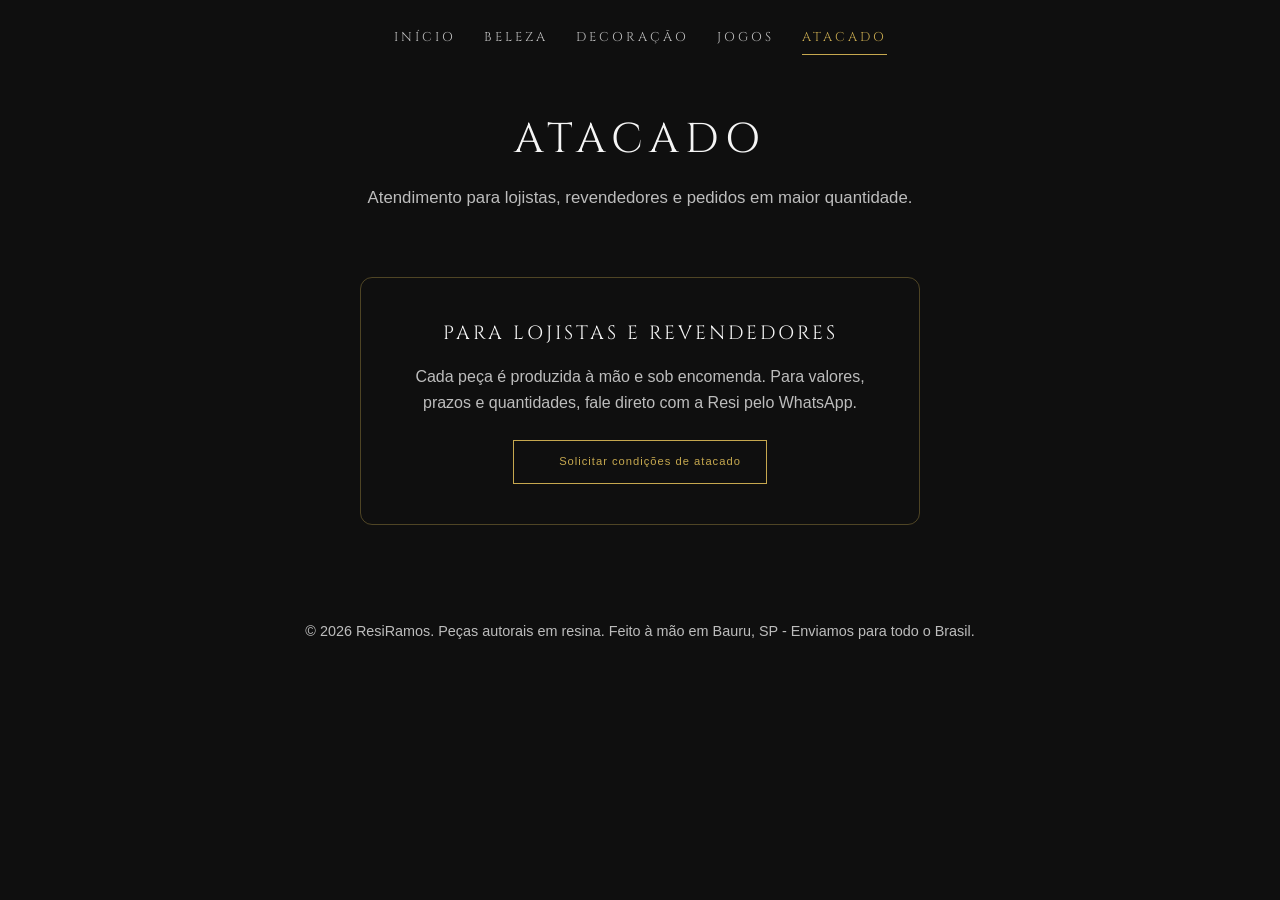
==== atacado/atacado.html @ 8ce8d0fa "feat: Versão 2.0 da ResiRamos" ====
<!DOCTYPE html>
<html lang="pt-BR">
<head>
    <meta charset="UTF-8">
    <meta name="viewport" content="width=device-width, initial-scale=1.0">

    <!-- SEO PRIMÁRIO -->
    <title>Atacado de Peças em Resina | Lojistas e Revendedores | ResiRamos</title>
    <meta name="description" content="Atendimento de atacado para lojistas e revendedores: peças artesanais em resina da Resi Ramos, feitas à mão sob encomenda. Consulte pelo WhatsApp.">
    <meta name="author" content="Resi Ramos">
    <meta name="robots" content="index, follow, max-image-preview:large">
    <link rel="canonical" href="https://resiramos.vercel.app/atacado/">
    <link rel="icon" href="/img/favicon.png" type="image/x-icon">

    <!-- OPEN GRAPH -->
    <meta property="og:title" content="Atacado de Peças em Resina | Lojistas e Revendedores | ResiRamos">
    <meta property="og:description" content="Atendimento de atacado para lojistas e revendedores: peças artesanais em resina da Resi Ramos, feitas à mão sob encomenda. Consulte pelo WhatsApp.">
    <meta property="og:image" content="https://resiramos.vercel.app/img/Bandeja%20Floral%2001.jpeg">
    <meta property="og:url" content="https://resiramos.vercel.app/atacado/">
    <meta property="og:type" content="website">
    <meta property="og:locale" content="pt_BR">
    <meta property="og:site_name" content="Resi Ramos">

    <meta name="twitter:card" content="summary_large_image">
    <meta name="twitter:title" content="Atacado de Peças em Resina | Lojistas e Revendedores | ResiRamos">
    <meta name="twitter:description" content="Atendimento de atacado para lojistas e revendedores: peças artesanais em resina da Resi Ramos, feitas à mão sob encomenda. Consulte pelo WhatsApp.">
    <meta name="twitter:image" content="https://resiramos.vercel.app/img/Bandeja%20Floral%2001.jpeg">

    <link rel="preconnect" href="https://fonts.googleapis.com">
    <link rel="preconnect" href="https://fonts.gstatic.com" crossorigin>
    <link href="https://fonts.googleapis.com/css2?family=Cinzel:wght@400;600&display=swap" rel="stylesheet">
    <link rel="stylesheet" href="/style.css">

    <script type="application/ld+json">
    {
      "@context": "https://schema.org",
      "@graph": [
        {
          "@type": "CollectionPage",
          "name": "Atacado | Resi Ramos",
          "url": "https://resiramos.vercel.app/atacado/",
          "description": "Atendimento de atacado para lojistas e revendedores: peças artesanais em resina da Resi Ramos, feitas à mão sob encomenda. Consulte pelo WhatsApp.",
          "isPartOf": {"@type": "WebSite", "name": "Resi Ramos", "url": "https://resiramos.vercel.app/"}
        },
        {
          "@type": "BreadcrumbList",
          "itemListElement": [
            {"@type": "ListItem", "position": 1, "name": "Início", "item": "https://resiramos.vercel.app/"},
            {"@type": "ListItem", "position": 2, "name": "Atacado", "item": "https://resiramos.vercel.app/atacado/"}
          ]
        }
      ]
    }
    </script>
</head>
<body>
    <nav class="topo-nav" aria-label="Navegação do site">
        <a href="/">Início</a>
        <a href="/beleza/beleza.html">Beleza</a>
        <a href="/decoracao/decoracao.html">Decoração</a>
        <a href="/jogos/jogos.html">Jogos</a>
        <a href="/atacado/atacado.html" aria-current="page">Atacado</a>
    </nav>

    <header class="cat-hero">
        <h1 class="cat-titulo">Atacado</h1>
        <p class="cat-intro">Atendimento para lojistas, revendedores e pedidos em maior quantidade.</p>
    </header>

    <main class="catalogo">
        <!-- PECAS:INICIO -->
        <section class="vazio vazio-fixo">
            <h2>Para lojistas e revendedores</h2>
            <p>Cada peça é produzida à mão e sob encomenda. Para valores, prazos e quantidades, fale direto com a Resi pelo WhatsApp.</p>
            <a href="https://wa.me/5515991488234?text=Olá,%20gostaria%20de%20saber%20as%20condições%20para%20atacado." target="_blank" class="btn-outline btn-whatsapp" rel="noopener">Solicitar condições de atacado</a>
        </section>
        <!-- PECAS:FIM -->
    </main>

    <footer>
        <p>© 2026 ResiRamos. Peças autorais em resina. Feito à mão em Bauru, SP - Enviamos para todo o Brasil.</p>
    </footer>

    <script src="/script.js"></script>

    <!-- VERCEL WEB ANALYTICS (ative em Vercel > Projeto > Analytics > Enable) -->
    <script>
        window.va = window.va || function () { (window.vaq = window.vaq || []).push(arguments); };
    </script>
    <script defer src="/_vercel/insights/script.js"></script>
</body>
</html>
---- style.css ----
:root {
    --bg-dark: #0f0f0f;
    --gold: #c6a84f;
    --gold-hover: #e0c46b;
    --text-light: #f5f5f5;
    --text-muted: #bdbdbd;
    --card-bg: #1a1a1a;
}

* {
    margin: 0;
    padding: 0;
    box-sizing: border-box;
}

body {
    font-family: 'Segoe UI', sans-serif;
    background-color: var(--bg-dark);
    color: var(--text-light);
    line-height: 1.6;
}

/* Foco visível para quem navega pelo teclado */
a:focus-visible,
button:focus-visible {
    outline: 2px solid var(--gold-hover);
    outline-offset: 3px;
}

/* ─── HERO (estilo original, mantido) ───────────────────── */

.hero {
    text-align: center;
    padding: 60px 20px;
}

.logo {
    font-size: 5rem;
    letter-spacing: 3px;
    margin-bottom: 50px;
    font-family: 'Cinzel', serif;
    font-weight: 400;
    text-transform: uppercase;
    letter-spacing: 6px;
    line-height: 1.2;
    transform: scaleY(1.15);
    display: inline-block;
}

.tagline {
    max-width: 600px;
    margin: 0 auto;
    margin-bottom: 30px;
    color: var(--text-muted);
    font-size: 1.1rem;
}

/* ─── SECTION TITLES ────────────────────────────────────── */

.section-title {
    text-align: center;
    font-size: 1.8rem;
    margin-bottom: 50px;
    font-family: 'Cinzel', serif;
    font-weight: 400;
    text-transform: uppercase;
    letter-spacing: 6px;
    line-height: 1.2;
}

/* ─── CATÁLOGO ──────────────────────────────────────────── */

.catalogo {
    padding: 15px 10%;
}

.grid {
    display: grid;
    grid-template-columns: repeat(auto-fit, minmax(280px, 1fr));
    gap: 40px;
}

/* ─── CARD ──────────────────────────────────────────────── */

.card {
    background-color: var(--card-bg);
    border-radius: 12px;
    overflow: hidden;
    transition: transform 0.3s ease;
}

.card:hover {
    transform: translateY(-6px);
}

.card-content {
    padding: 25px;
    display: flex;
    flex-direction: column;
    align-items: center;
}

.card-content h4 {
    width: 100%;
    margin-bottom: 15px;
    font-size: 0.95rem;
    text-align: right;
}

.card-content p {
    width: 100%;
    font-size: 0.95rem;
    color: var(--text-muted);
    margin-bottom: 25px;
}

.card-content h3 {
    margin-bottom: 5px;
    font-size: 1.3rem;
    text-align: center;
    font-family: 'Abril Fatface', serif;
    width: 100%;
}

/* ─── CARROSSEL ─────────────────────────────────────────── */

.carousel {
    position: relative;
    width: 100%;
    height: 450px;
    background-color: #111;
    /*
       overflow: hidden no próprio carousel (não no body/html)
       é a forma correta de isolar o carrossel no Safari/iOS.
       Aplicar overflow-x: hidden no body quebra o translateX
       e faz as fotos 02 e 03 sumirem no iPhone.
    */
    overflow: hidden;
    /*
       Força o Safari a criar um contexto de renderização
       próprio para este bloco, corrigindo o bug de imagens
       que somem ao usar translateX dentro de overflow: hidden.
    */
    -webkit-transform: translateZ(0);
    transform: translateZ(0);
}

.carousel-track {
    display: flex;
    height: 100%;
    transition: transform 0.4s ease;
    /*
       will-change avisa o browser antecipadamente que este
       elemento vai ser transformado, melhorando performance
       e evitando flickering no iOS.
    */
    will-change: transform;
}

.carousel-track img {
    flex: 0 0 100%;
    width: 100%;
    height: 100%;
    object-fit: cover;
    /*
       backface-visibility: hidden corrige um bug do Safari
       onde imagens em flex fora da viewport ficam invisíveis.
    */
    -webkit-backface-visibility: hidden;
    backface-visibility: hidden;
}

/* Setas de navegação */
.carousel-btn {
    position: absolute;
    top: 50%;
    transform: translateY(-50%);
    background-color: rgba(0, 0, 0, 0.45);
    color: var(--gold);
    border: 1px solid rgba(198, 168, 79, 0.35);
    width: 36px;
    height: 36px;
    border-radius: 50%;
    font-size: 0.9rem;
    cursor: pointer;
    transition: background-color 0.3s, border-color 0.3s;
    opacity: 0;
    z-index: 10;
}

.carousel:hover .carousel-btn {
    opacity: 1;
}

.carousel-btn:hover {
    background-color: rgba(198, 168, 79, 0.85);
    color: #000;
}

.carousel-btn.prev {
    left: 10px;
}

.carousel-btn.next {
    right: 10px;
}

/* Pontinhos indicadores */
.carousel-dots {
    position: absolute;
    bottom: 10px;
    left: 50%;
    transform: translateX(-50%);
    display: flex;
    gap: 7px;
    z-index: 10;
}

.dot {
    width: 7px;
    height: 7px;
    border-radius: 50%;
    background-color: rgba(255, 255, 255, 0.35);
    border: 1px solid rgba(198, 168, 79, 0.4);
    cursor: pointer;
    transition: background-color 0.3s, transform 0.3s;
}

.dot.active {
    background-color: var(--gold);
    transform: scale(1.3);
}

/* ─── BOTÕES ─────────────────────────────────────────────── */

.btn-outline {
    display: inline-block;
    padding: 12px 25px;
    border: 1px solid var(--gold);
    color: var(--gold);
    text-decoration: none;
    transition: 0.3s;
    font-size: 0.7rem;
    letter-spacing: 1px;
}

.btn-outline:hover {
    background-color: var(--gold);
    color: #000;
}

.btn-solid {
    display: inline-block;
    padding: 15px 35px;
    background-color: var(--gold);
    color: #000;
    text-decoration: none;
    font-weight: 600;
    letter-spacing: 1px;
    transition: 0.3s;
}

.btn-solid:hover {
    background-color: var(--gold-hover);
}

/* Ícone WhatsApp discreto */
.btn-whatsapp {
    position: relative;
    padding-left: 45px;
}

.btn-whatsapp::before {
    content: "";
    position: absolute;
    left: 18px;
    top: 50%;
    transform: translateY(-50%);
    width: 18px;
    height: 18px;
    background-image: url("https://cdn-icons-png.flaticon.com/512/733/733585.png");
    background-size: cover;
    filter: brightness(0) saturate(100%) invert(77%) sepia(37%) saturate(438%) hue-rotate(8deg) brightness(93%) contrast(88%);
    transition: 0.3s;
}

.btn-outline:hover.btn-whatsapp::before,
.btn-solid:hover.btn-whatsapp::before {
    filter: brightness(0);
}

/* ─── PROCESSO ───────────────────────────────────────────── */

.processo {
    padding: 100px 20%;
    text-align: center;
}

.processo p {
    color: var(--text-muted);
    font-size: 1rem;
}

/* ─── CTA FINAL ──────────────────────────────────────────── */

.cta-final {
    padding: 40px 20px;
    text-align: center;
}

.cta-final h2 {
    margin-bottom: 30px;
    font-size: 2rem;
    font-family: 'Cinzel', serif;
    font-weight: 400;
    text-transform: uppercase;
    letter-spacing: 6px;
    line-height: 1.2;
}

/* ─── FOOTER ─────────────────────────────────────────────── */

footer {
    text-align: center;
    padding: 40px 20px;
    font-size: 0.9rem;
    color: var(--text-muted);
}

/* ═══════════════════════════════════════════════════════════
   2.0 — NOVAS SEÇÕES
   ═══════════════════════════════════════════════════════════ */

/* ─── ENTRADA (página inicial) ───────────────────────────── */

.entrada {
    display: flex;
    flex-direction: column;
    align-items: center;
    padding: 70px 20px 40px;
    text-align: center;
}

.entrada-logo {
    width: 150px;
    height: 150px;
    border-radius: 50%;
    object-fit: cover;
    border: 2px solid var(--gold);
    box-shadow: 0 0 0 8px rgba(198, 168, 79, 0.10);
    margin-bottom: 32px;
}

.entrada-nome {
    font-family: 'Cinzel', serif;
    font-weight: 400;
    font-size: 2.8rem;
    text-transform: uppercase;
    letter-spacing: 6px;
    line-height: 1.2;
    margin-bottom: 12px;
}

.entrada-slogan {
    color: var(--text-muted);
    font-size: 0.95rem;
    letter-spacing: 3px;
    margin-bottom: 30px;
}

/* Ícones de contato (WhatsApp, Instagram, TikTok) */
.social {
    display: flex;
    gap: 16px;
    justify-content: center;
    margin-bottom: 45px;
}

.social a {
    width: 44px;
    height: 44px;
    border-radius: 50%;
    border: 1px solid var(--gold);
    color: var(--gold);
    display: flex;
    align-items: center;
    justify-content: center;
    transition: 0.3s;
}

.social a:hover {
    background-color: var(--gold);
    color: #000;
}

.social svg {
    width: 20px;
    height: 20px;
}

/* Botões das categorias */
.categorias {
    width: 100%;
    max-width: 480px;
    display: flex;
    flex-direction: column;
    gap: 16px;
    margin-bottom: 50px;
}

.btn-categoria {
    display: block;
    padding: 20px 25px;
    border: 1px solid var(--gold);
    border-radius: 12px;
    background-color: rgba(198, 168, 79, 0.04);
    color: var(--gold);
    text-decoration: none;
    font-family: 'Cinzel', serif;
    font-size: 1rem;
    letter-spacing: 5px;
    text-transform: uppercase;
    transition: 0.3s;
}

.btn-categoria:hover {
    background-color: var(--gold);
    color: #000;
    transform: translateY(-2px);
}

.entrada-texto {
    max-width: 520px;
    color: var(--text-muted);
    font-size: 0.95rem;
}

/* ─── NAVEGAÇÃO ENTRE PÁGINAS (categorias) ───────────────── */

.topo-nav {
    display: flex;
    flex-wrap: wrap;
    justify-content: center;
    gap: 10px 28px;
    padding: 28px 20px 0;
}

.topo-nav a {
    color: var(--text-muted);
    text-decoration: none;
    font-family: 'Cinzel', serif;
    font-size: 0.8rem;
    letter-spacing: 3px;
    text-transform: uppercase;
    padding-bottom: 6px;
    border-bottom: 1px solid transparent;
    transition: 0.3s;
}

.topo-nav a:hover {
    color: var(--gold);
}

.topo-nav a[aria-current="page"] {
    color: var(--gold);
    border-bottom-color: var(--gold);
}

/* ─── CABEÇALHO DA CATEGORIA ─────────────────────────────── */

.cat-hero {
    text-align: center;
    padding: 60px 20px 40px;
}

.cat-titulo {
    font-family: 'Cinzel', serif;
    font-weight: 400;
    font-size: 2.6rem;
    text-transform: uppercase;
    letter-spacing: 6px;
    line-height: 1.2;
    margin-bottom: 20px;
}

.cat-intro {
    max-width: 600px;
    margin: 0 auto;
    color: var(--text-muted);
    font-size: 1.05rem;
}

/* ─── CATEGORIA AINDA SEM PEÇAS ──────────────────────────── */

.vazio {
    max-width: 560px;
    margin: 10px auto 40px;
    padding: 40px 30px;
    text-align: center;
    border: 1px solid rgba(198, 168, 79, 0.35);
    border-radius: 12px;
}

.vazio h2 {
    font-family: 'Cinzel', serif;
    font-weight: 400;
    font-size: 1.2rem;
    letter-spacing: 3px;
    text-transform: uppercase;
    margin-bottom: 15px;
}

.vazio p {
    color: var(--text-muted);
    margin-bottom: 25px;
}

/* ─── RESPONSIVIDADE ─────────────────────────────────────── */

/*
   IMPORTANTE: overflow-x: hidden no body/html quebra o
   translateX do carrossel no Safari/iOS. A solução correta
   é controlar o overflow direto no .carousel (feito acima)
   e reduzir letter-spacing nos títulos para evitar vazamento.
*/

/* Tablet e celulares (até 768px) */
@media (max-width: 768px) {

    .hero {
        padding: 40px 20px;
    }

    .logo {
        font-size: 2.5rem;
        letter-spacing: 3px;
        transform: none;
    }

    .tagline {
        font-size: 0.95rem;
    }

    .section-title {
        font-size: 1.3rem;
        letter-spacing: 3px;
    }

    .catalogo {
        padding: 30px 4%;
    }

    .grid {
        grid-template-columns: 1fr;
        gap: 30px;
    }

    .card-content h3 {
        font-size: 1.1rem;
    }

    .processo {
        padding: 60px 6%;
    }

    .cta-final h2 {
        font-size: 1.4rem;
        letter-spacing: 3px;
    }

    /* Setas sempre visíveis no celular */
    .carousel-btn {
        opacity: 1;
        width: 32px;
        height: 32px;
        font-size: 0.8rem;
    }

    /* 2.0 */
    .entrada {
        padding: 50px 20px 30px;
    }

    .entrada-logo {
        width: 120px;
        height: 120px;
    }

    .entrada-nome {
        font-size: 1.9rem;
        letter-spacing: 3px;
    }

    .entrada-slogan {
        font-size: 0.85rem;
        letter-spacing: 2px;
    }

    .btn-categoria {
        font-size: 0.9rem;
        letter-spacing: 3px;
        padding: 18px 20px;
    }

    .topo-nav {
        gap: 10px 18px;
    }

    .topo-nav a {
        font-size: 0.7rem;
        letter-spacing: 2px;
    }

    .cat-hero {
        padding: 40px 20px 30px;
    }

    .cat-titulo {
        font-size: 1.7rem;
        letter-spacing: 3px;
    }

    .vazio {
        margin: 10px 4% 30px;
        padding: 30px 20px;
    }
}

/* Celulares pequenos (até 400px) */
@media (max-width: 400px) {

    .logo {
        font-size: 1.8rem;
        letter-spacing: 2px;
    }

    .section-title {
        font-size: 1.1rem;
        letter-spacing: 2px;
    }

    .carousel {
        height: 240px;
    }

    .entrada-nome {
        font-size: 1.6rem;
        letter-spacing: 2px;
    }
}

/* ─── PREÇO NOS CARDS ─── */
.card-preco {
    width: 100%;
    text-align: center;
    margin-bottom: 20px;
    font-family: 'Cinzel', serif;
    font-size: 1.25rem;
    letter-spacing: 2px;
    color: var(--gold);
}

.card-preco s {
    color: var(--text-muted);
    font-size: 0.9rem;
    letter-spacing: 1px;
    margin-right: 8px;
}

/* Peça com uma foto só: esconde setas e pontinhos */
.carousel-unica .carousel-btn,
.carousel-unica .carousel-dots {
    display: none;
}
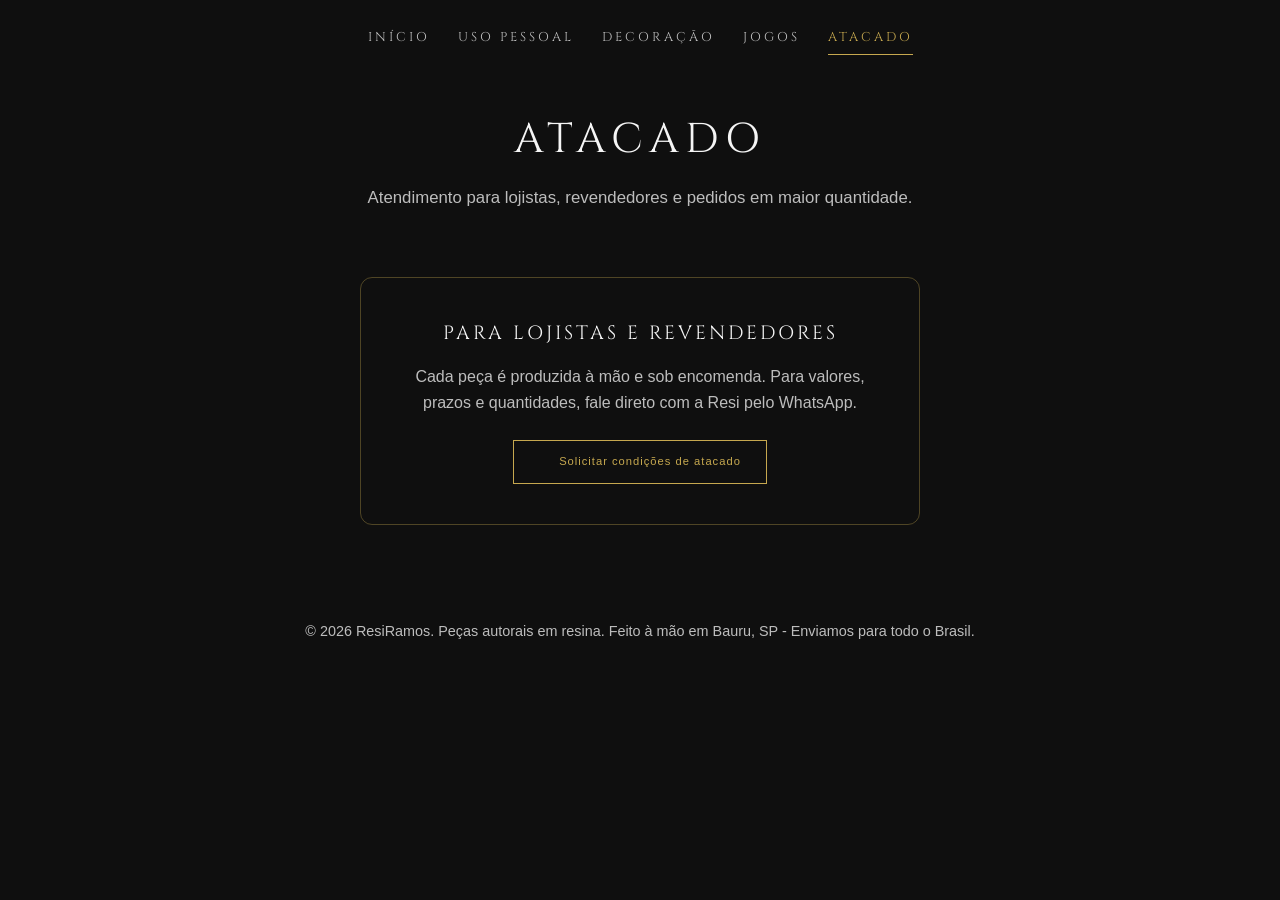
==== commit 1a0a1f42: "fix: renomeia categoria Beleza para Uso Pessoal no menu, SEO e painel" ====
--- a/atacado/atacado.html
+++ b/atacado/atacado.html
@@ -56,7 +56,7 @@
 <body>
     <nav class="topo-nav" aria-label="Navegação do site">
         <a href="/">Início</a>
-        <a href="/beleza/beleza.html">Beleza</a>
+        <a href="/beleza/beleza.html">Uso Pessoal</a>
         <a href="/decoracao/decoracao.html">Decoração</a>
         <a href="/jogos/jogos.html">Jogos</a>
         <a href="/atacado/atacado.html" aria-current="page">Atacado</a>
--- a/style.css
+++ b/style.css
@@ -671,4 +671,13 @@
 .carousel-unica .carousel-btn,
 .carousel-unica .carousel-dots {
     display: none;
+}
+
+.card-qtd-minima {
+    width: 100%;
+    text-align: center;
+    margin: -12px 0 20px;
+    color: var(--text-muted);
+    font-size: 0.85rem;
+    letter-spacing: 1px;
 }
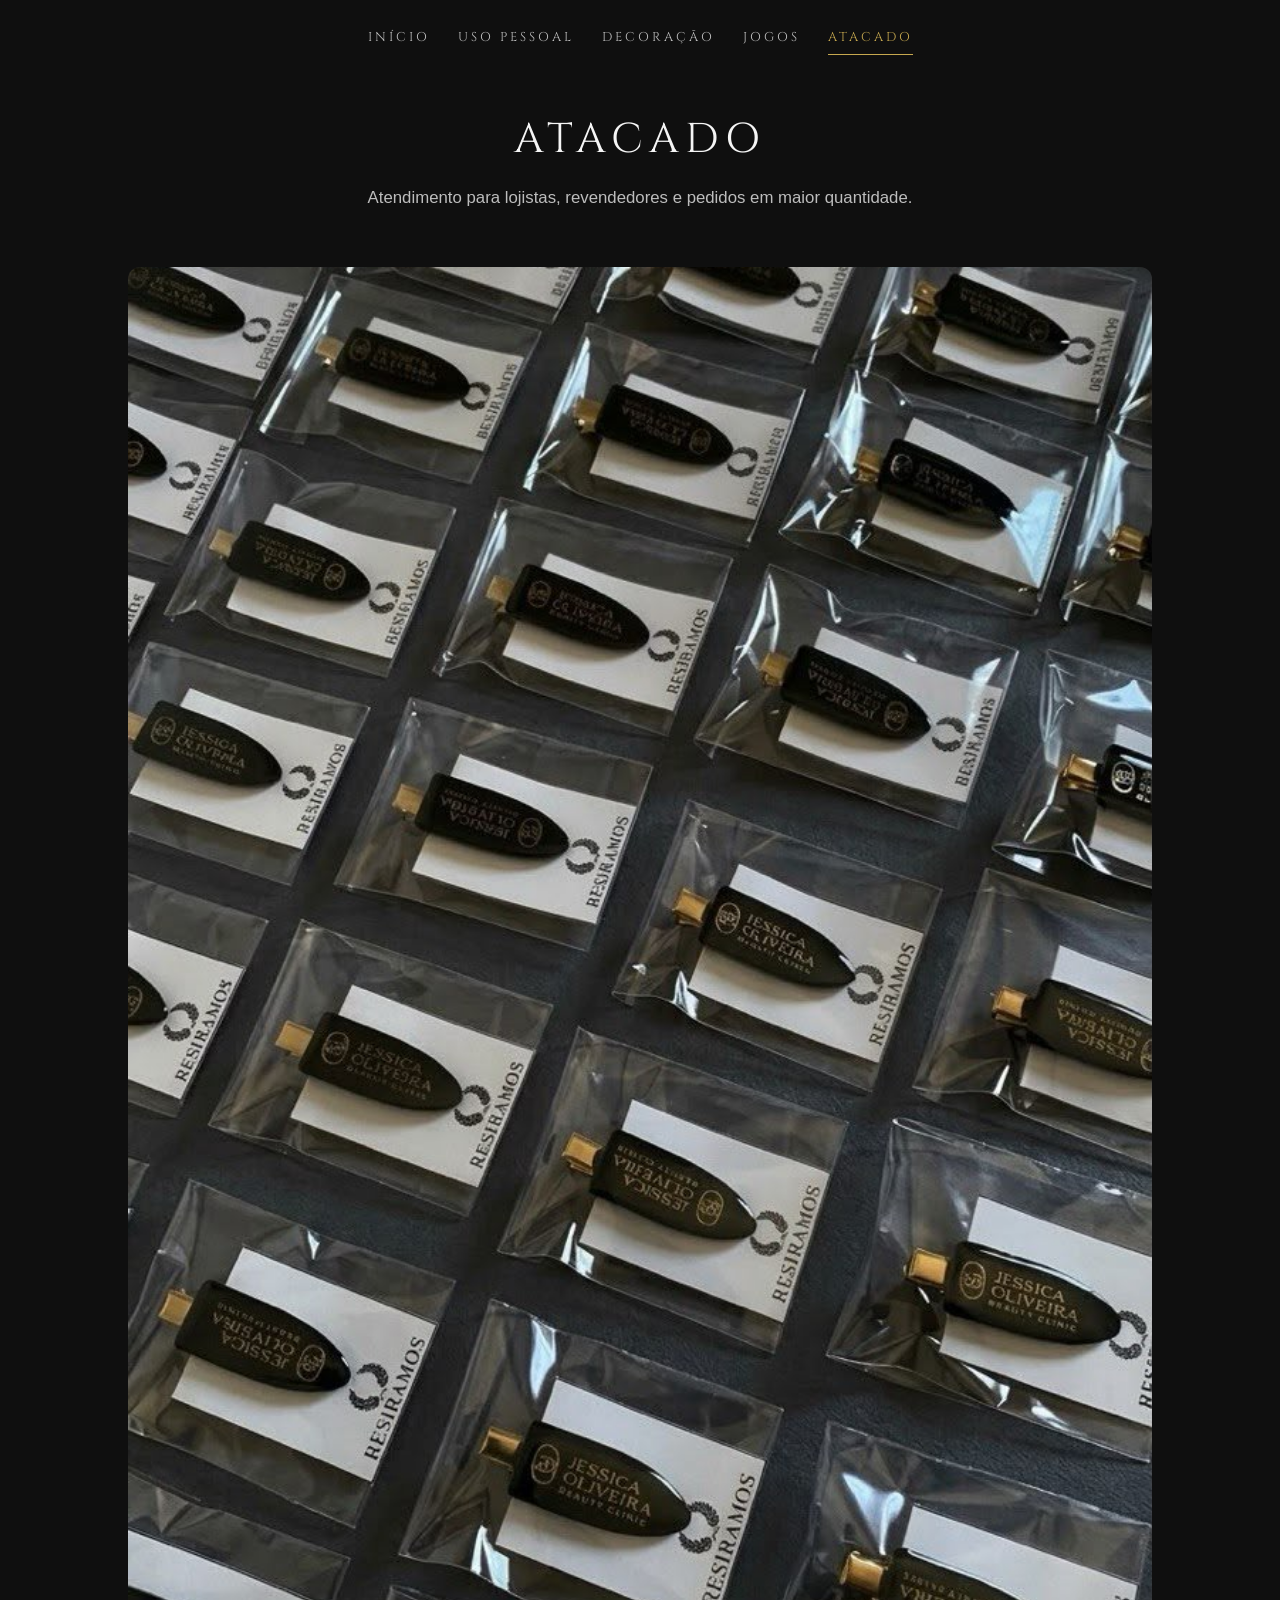
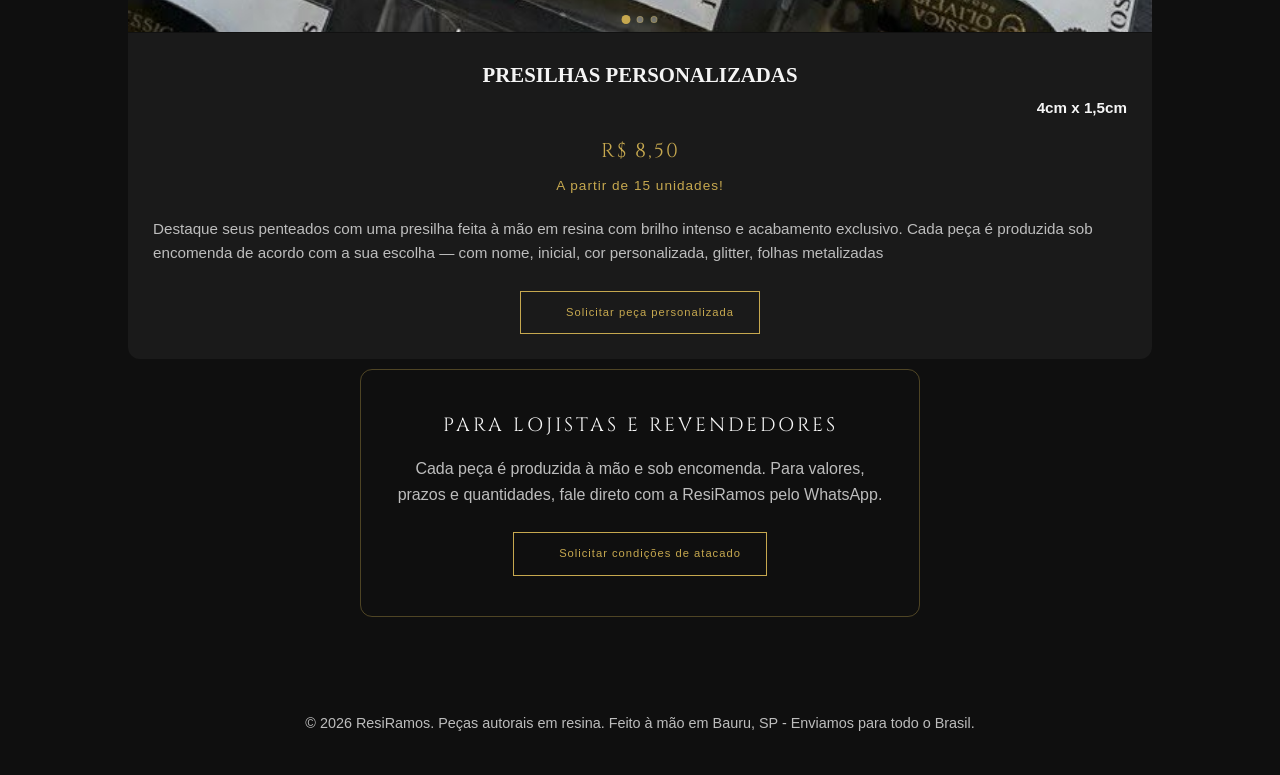
==== commit 568cb313: "fix: Correção de tamanho de fotos nos cards" ====
--- a/atacado/atacado.html
+++ b/atacado/atacado.html
@@ -69,11 +69,59 @@
 
     <main class="catalogo">
         <!-- PECAS:INICIO -->
+        <div class="grid">
+            <article class="card">
+                <div class="carousel" data-index="0">
+                    <div class="carousel-track">
+                        <img src="/img/presilhas-pretas.jpeg" alt="Presilhas de cabelo preta" loading="lazy" width="400" height="400">
+                        <img src="/img/presilhas-rosas.jpeg" alt="Presilhas de cabelo rosa" loading="lazy" width="400" height="400">
+                        <img src="/img/presilhas-brancas.jpeg" alt="Presilhas de cabelo brancas" loading="lazy" width="400" height="400">
+                    </div>
+                    <button class="carousel-btn prev" aria-label="Foto anterior">&#10094;</button>
+                    <button class="carousel-btn next" aria-label="Próxima foto">&#10095;</button>
+                    <div class="carousel-dots"><span class="dot active"></span><span class="dot"></span><span class="dot"></span></div>
+                </div>
+                <div class="card-content">
+                    <h3>PRESILHAS PERSONALIZADAS</h3>
+                    <h4>4cm x 1,5cm</h4>
+                    <div class="card-preco"><span>R$ 8,50</span></div>
+                    <div class="card-qtd-minima">A partir de 15 unidades!</div>
+                    <p>Destaque seus penteados com uma presilha feita à mão em resina com brilho intenso e acabamento exclusivo. Cada peça é produzida sob encomenda de acordo com a sua escolha — com nome, inicial, cor personalizada, glitter, folhas metalizadas</p>
+                    <a href="https://wa.me/5515991488234?text=Olá,%20gostaria%20de%20solicitar%20uma%20peça%20personalizada." target="_blank" class="btn-outline btn-whatsapp" rel="noopener">Solicitar peça personalizada</a>
+                </div>
+            </article>
+        </div>
         <section class="vazio vazio-fixo">
             <h2>Para lojistas e revendedores</h2>
-            <p>Cada peça é produzida à mão e sob encomenda. Para valores, prazos e quantidades, fale direto com a Resi pelo WhatsApp.</p>
+            <p>Cada peça é produzida à mão e sob encomenda. Para valores, prazos e quantidades, fale direto com a ResiRamos pelo WhatsApp.</p>
             <a href="https://wa.me/5515991488234?text=Olá,%20gostaria%20de%20saber%20as%20condições%20para%20atacado." target="_blank" class="btn-outline btn-whatsapp" rel="noopener">Solicitar condições de atacado</a>
         </section>
+        <script type="application/ld+json">
+{
+  "@context": "https://schema.org",
+  "@graph": [
+    {
+      "@type": "Product",
+      "name": "Presilhas Personalizadas",
+      "description": "Destaque seus penteados com uma presilha feita à mão em resina com brilho intenso e acabamento exclusivo. Cada peça é produzida sob encomenda de acordo com a sua escolha — com nome, inicial, cor personalizada, glitter, folhas metalizadas",
+      "image": [
+        "https://resiramos.vercel.app/img/presilhas-pretas.jpeg",
+        "https://resiramos.vercel.app/img/presilhas-rosas.jpeg",
+        "https://resiramos.vercel.app/img/presilhas-brancas.jpeg"
+      ],
+      "brand": {
+        "@type": "Brand",
+        "name": "Resi Ramos"
+      },
+      "offers": {
+        "@type": "Offer",
+        "price": "8.50",
+        "priceCurrency": "BRL"
+      }
+    }
+  ]
+}
+        </script>
         <!-- PECAS:FIM -->
     </main>
 
--- a/style.css
+++ b/style.css
@@ -27,8 +27,6 @@
     outline-offset: 3px;
 }
 
-/* ─── HERO (estilo original, mantido) ───────────────────── */
-
 .hero {
     text-align: center;
     padding: 60px 20px;
@@ -127,7 +125,7 @@
 .carousel {
     position: relative;
     width: 100%;
-    height: 450px;
+    aspect-ratio: 3 / 4;
     background-color: #111;
     /*
        overflow: hidden no próprio carousel (não no body/html)
@@ -553,6 +551,8 @@
     .grid {
         grid-template-columns: 1fr;
         gap: 30px;
+        max-width: 420px;   /* novo */
+        margin: 0 auto;     /* novo */
     }
 
     .card-content h3 {
@@ -639,9 +639,6 @@
         letter-spacing: 2px;
     }
 
-    .carousel {
-        height: 240px;
-    }
 
     .entrada-nome {
         font-size: 1.6rem;
@@ -677,7 +674,7 @@
     width: 100%;
     text-align: center;
     margin: -12px 0 20px;
-    color: var(--text-muted);
+    color: var(--gold);
     font-size: 0.85rem;
     letter-spacing: 1px;
 }
